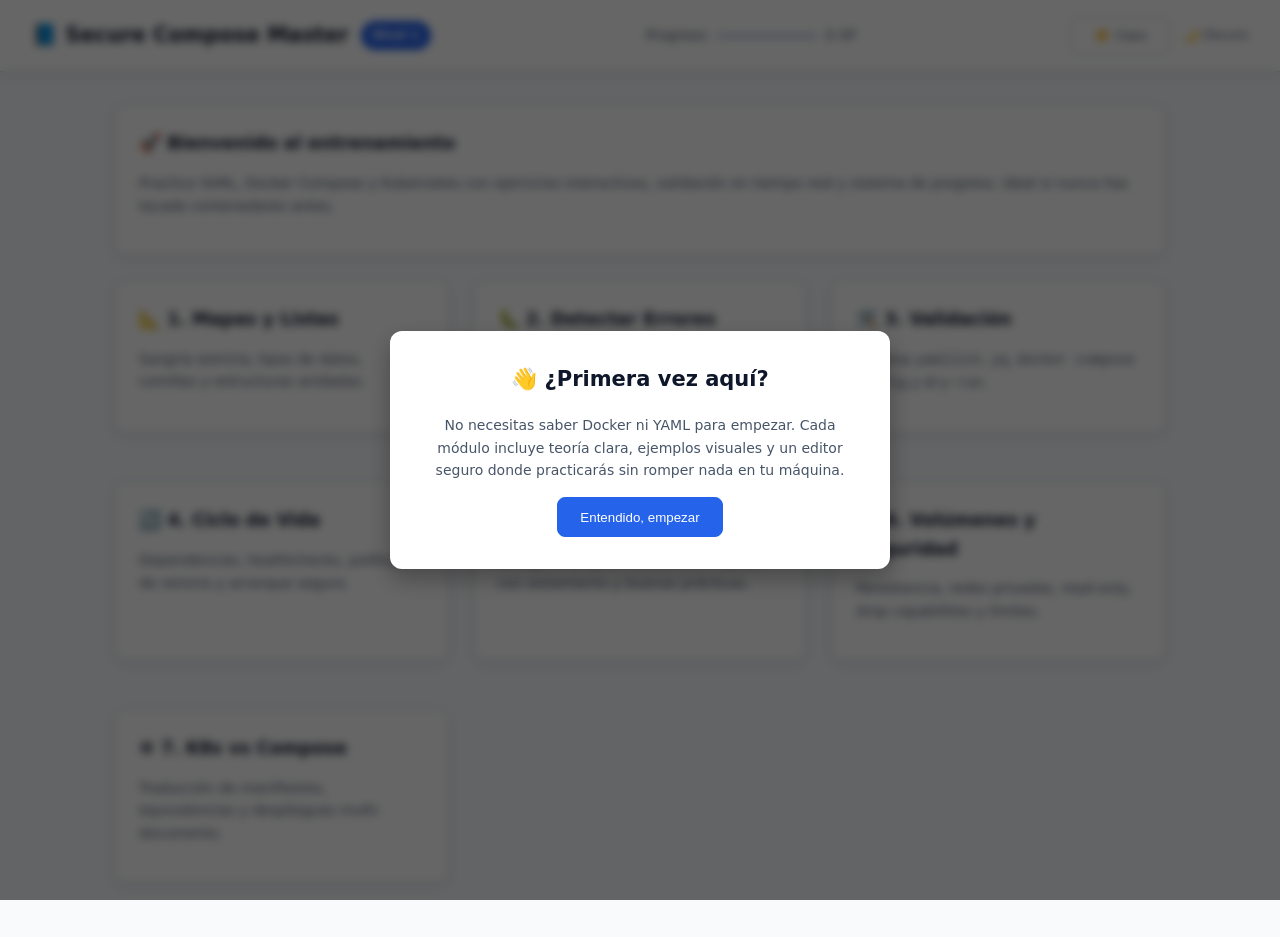
==== index.html @ 204b0376 "Add files via upload" ====
<!DOCTYPE html>
<html lang="es">
<head>
  <meta charset="UTF-8">
  <meta name="viewport" content="width=device-width, initial-scale=1.0">
  <title>Secure Compose Master | Panel</title>
  <link rel="stylesheet" href="styles.css">
</head>
<body>
  <header>
    <div class="brand">
      <h1>📘 Secure Compose Master</h1>
      <span class="badge">Nivel 1</span>
    </div>
    <div class="progress-wrap">
      <span>Progreso:</span>
      <div class="progress-bar"><div class="progress-fill" style="width: 0%"></div></div>
      <span id="xp-display">0 XP</span>
    </div>
    <div style="display:flex; gap:0.8rem; align-items:center;">
      <button class="btn secondary" id="theme-toggle">🌙 Oscuro</button>
      <span id="theme-label" style="font-size:0.8rem; color:var(--text-muted);">Tema</span>
    </div>
  </header>

  <main>
    <div class="card">
      <h2>🚀 Bienvenido al entrenamiento</h2>
      <p>Practica YAML, Docker Compose y Kubernetes con ejercicios interactivos, validación en tiempo real y sistema de progreso. Ideal si nunca has tocado contenedores antes.</p>
    </div>

    <div class="grid-2">
      <a href="mapas_y_listas.html" class="card" style="text-decoration:none; color:inherit;">
        <h2>📐 1. Mapas y Listas</h2>
        <p>Sangría estricta, tipos de datos, comillas y estructuras anidadas.</p>
      </a>
      <a href="detectar_errores.html" class="card" style="text-decoration:none; color:inherit;">
        <h2>🐛 2. Detectar Errores</h2>
        <p>Corrige YAML roto, evita tabs, booleanos accidentales y malas prácticas.</p>
      </a>
      <a href="validacion_herramientas.html" class="card" style="text-decoration:none; color:inherit;">
        <h2>🛠️ 3. Validación</h2>
        <p>Domina <code>yamllint</code>, <code>yq</code>, <code>docker compose config</code> y <code>dry-run</code>.</p>
      </a>
      <a href="ciclo_de_vida.html" class="card" style="text-decoration:none; color:inherit;">
        <h2>🔄 4. Ciclo de Vida</h2>
        <p>Dependencias, healthchecks, políticas de reinicio y arranque seguro.</p>
      </a>
      <a href="servicios_basicos.html" class="card" style="text-decoration:none; color:inherit;">
        <h2>📦 5. Servicios Básicos</h2>
        <p>De Nginx simple a WordPress+MySQL con aislamiento y buenas prácticas.</p>
      </a>
      <a href="volumenes_redes_seguridad.html" class="card" style="text-decoration:none; color:inherit;">
        <h2>🔒 6. Volúmenes y Seguridad</h2>
        <p>Persistencia, redes privadas, read-only, drop capabilities y límites.</p>
      </a>
      <a href="kubernetes_vs_compose.html" class="card" style="text-decoration:none; color:inherit;">
        <h2>☸️ 7. K8s vs Compose</h2>
        <p>Traducción de manifiestos, equivalencias y despliegues multi-documento.</p>
      </a>
    </div>
  </main>

  <div class="modal show" id="onboarding">
    <div class="modal-content">
      <h2>👋 ¿Primera vez aquí?</h2>
      <p>No necesitas saber Docker ni YAML para empezar. Cada módulo incluye teoría clara, ejemplos visuales y un editor seguro donde practicarás sin romper nada en tu máquina.</p>
      <button class="btn primary" id="btn-close-modal">Entendido, empezar</button>
    </div>
  </div>

  <script src="app.js"></script>
</body>
</html>
---- styles.css ----
:root {
  --bg: #f8fafc;
  --surface: #ffffff;
  --surface-alt: #f1f5f9;
  --text: #0f172a;
  --text-muted: #475569;
  --border: #cbd5e1;
  --primary: #2563eb;
  --primary-hover: #1d4ed8;
  --success: #059669;
  --warning: #d97706;
  --error: #dc2626;
  --code-bg: #f8fafc;
  --code-text: #0f172a;
  --shadow: 0 4px 12px rgba(0,0,0,0.08);
  --radius: 10px;
  --font-base: 14px;
  --font-code: 13px;
  --transition: 0.25s ease;
}

[data-theme="dark"] {
  --bg: #0b1120;
  --surface: #111827;
  --surface-alt: #1f2937;
  --text: #e2e8f0;
  --text-muted: #94a3b8;
  --border: #374151;
  --primary: #38bdf8;
  --primary-hover: #0ea5e9;
  --success: #10b981;
  --warning: #f59e0b;
  --error: #ef4444;
  --code-bg: #0f172a;
  --code-text: #c9d1d9;
  --shadow: 0 4px 16px rgba(0,0,0,0.4);
}

* { box-sizing: border-box; }
body {
  font-family: system-ui, -apple-system, 'Segoe UI', Roboto, sans-serif;
  font-size: var(--font-base);
  line-height: 1.6;
  margin: 0;
  background: var(--bg);
  color: var(--text);
  transition: background var(--transition), color var(--transition);
}

header {
  display: flex;
  justify-content: space-between;
  align-items: center;
  padding: 1rem 2rem;
  background: var(--surface);
  border-bottom: 1px solid var(--border);
  box-shadow: var(--shadow);
  position: sticky;
  top: 0;
  z-index: 100;
}

header .brand { display: flex; align-items: center; gap: 0.8rem; }
header h1 { margin: 0; font-size: 1.3rem; font-weight: 700; }
.badge {
  background: var(--primary);
  color: white;
  padding: 0.3rem 0.7rem;
  border-radius: 20px;
  font-size: 0.75rem;
  font-weight: 600;
  white-space: nowrap;
}

.progress-wrap { display: flex; align-items: center; gap: 0.5rem; font-size: 0.85rem; color: var(--text-muted); }
.progress-bar {
  width: 100px; height: 6px; background: var(--border);
  border-radius: 3px; overflow: hidden;
}
.progress-fill { height: 100%; background: var(--success); width: 0%; transition: width 0.4s; }

nav { display: flex; gap: 0.5rem; }
nav a {
  text-decoration: none; color: var(--text-muted); padding: 0.5rem; border-radius: 6px;
  transition: all var(--transition);
}
nav a:hover { background: var(--surface-alt); color: var(--text); }

main { max-width: 1100px; margin: 2rem auto; padding: 0 1.5rem; }

.tabs {
  display: flex; gap: 0.3rem; border-bottom: 2px solid var(--border); margin-bottom: 1.5rem;
  overflow-x: auto; padding-bottom: 2px;
}
.tab-btn {
  padding: 0.7rem 1.2rem; border: none; background: transparent; color: var(--text-muted);
  font-weight: 500; cursor: pointer; border-bottom: 3px solid transparent;
  transition: all var(--transition); white-space: nowrap;
}
.tab-btn.active { color: var(--primary); border-bottom-color: var(--primary); background: transparent; }
.tab-btn:hover { color: var(--text); background: var(--surface-alt); }

.panel { display: none; animation: fadeIn 0.3s; }
.panel.active { display: block; }
@keyframes fadeIn { from { opacity: 0; transform: translateY(5px); } to { opacity: 1; transform: translateY(0); } }

.card {
  background: var(--surface); border: 1px solid var(--border); border-radius: var(--radius);
  padding: 1.5rem; box-shadow: var(--shadow); margin-bottom: 1.5rem;
}
.card h2 { margin-top: 0; color: var(--text); font-size: 1.1rem; }
.card p, .card li { color: var(--text-muted); }

.editor-wrap { position: relative; }
textarea.code-editor {
  width: 100%; min-height: 200px; padding: 1rem; font-family: 'Fira Code', 'Consolas', monospace;
  font-size: var(--font-code); line-height: 1.5; background: var(--code-bg); color: var(--code-text);
  border: 1px solid var(--border); border-radius: 8px; resize: vertical; tab-size: 2;
  transition: border-color 0.2s;
}
textarea.code-editor:focus { outline: none; border-color: var(--primary); box-shadow: 0 0 0 3px rgba(56,189,248,0.2); }

.actions { display: flex; gap: 0.8rem; margin-top: 1rem; flex-wrap: wrap; }
.btn {
  padding: 0.7rem 1.4rem; border: 1px solid var(--border); background: var(--surface);
  color: var(--text); border-radius: 8px; font-weight: 500; cursor: pointer;
  transition: all var(--transition); display: inline-flex; align-items: center; gap: 0.5rem;
}
.btn:hover { background: var(--surface-alt); }
.btn.primary { background: var(--primary); color: white; border-color: var(--primary); }
.btn.primary:hover { background: var(--primary-hover); }
.btn.secondary { color: var(--text-muted); }
.btn.success { background: var(--success); color: white; border-color: var(--success); }
.btn:disabled { opacity: 0.5; cursor: not-allowed; }

.feedback {
  margin-top: 1rem; padding: 1rem; border-radius: 8px; border-left: 4px solid transparent;
  display: none;
}
.feedback.show { display: block; animation: slideIn 0.3s; }
@keyframes slideIn { from { transform: translateX(-10px); opacity: 0; } to { transform: translateX(0); opacity: 1; } }
.feedback.success { background: rgba(5,150,105,0.1); border-color: var(--success); color: var(--success); }
.feedback.error { background: rgba(220,38,38,0.1); border-color: var(--error); color: var(--error); }
.feedback.info { background: rgba(37,99,235,0.1); border-color: var(--primary); color: var(--primary); }

.hint-box {
  margin-top: 0.8rem; padding: 0.8rem; background: var(--surface-alt); border-radius: 6px;
  border: 1px dashed var(--border); font-size: 0.9rem; color: var(--text-muted); display: none;
}
.hint-box.show { display: block; }

.modal {
  position: fixed; top: 0; left: 0; width: 100%; height: 100%; background: rgba(0,0,0,0.6);
  display: none; justify-content: center; align-items: center; z-index: 1000; backdrop-filter: blur(4px);
}
.modal.show { display: flex; }
.modal-content {
  background: var(--surface); padding: 2rem; border-radius: 12px; max-width: 500px; width: 90%;
  box-shadow: 0 10px 25px rgba(0,0,0,0.3); text-align: center;
}
.modal-content h2 { margin-top: 0; }
.modal-content p { color: var(--text-muted); margin: 1rem 0; }

.grid-2 { display: grid; grid-template-columns: repeat(auto-fit, minmax(300px, 1fr)); gap: 1.5rem; }

table { width: 100%; border-collapse: collapse; margin: 1rem 0; }
th, td { padding: 0.8rem; text-align: left; border-bottom: 1px solid var(--border); }
th { background: var(--surface-alt); font-weight: 600; }

@media (max-width: 768px) {
  header { flex-direction: column; gap: 1rem; padding: 1rem; }
  .tabs { flex-wrap: nowrap; }
  .actions { flex-direction: column; }
  .btn { width: 100%; justify-content: center; }
  main { padding: 0 1rem; margin: 1rem auto; }
}
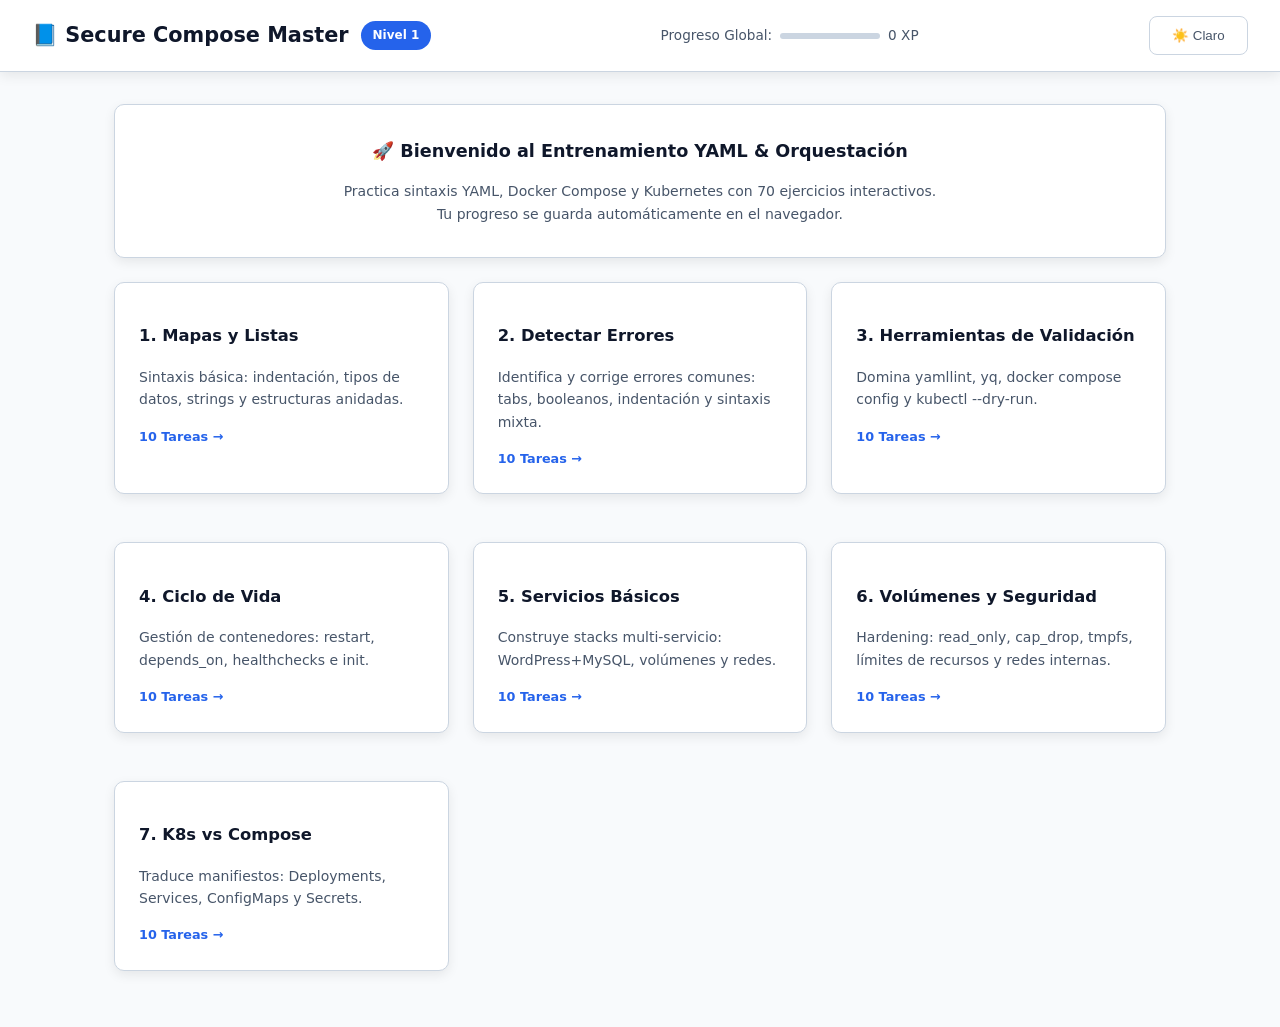
==== commit 613660bf: "Revise index.html layout and content for training Updated the main page structure and content for th" ====
--- a/index.html
+++ b/index.html
@@ -3,7 +3,7 @@
 <head>
   <meta charset="UTF-8">
   <meta name="viewport" content="width=device-width, initial-scale=1.0">
-  <title>Secure Compose Master | Panel</title>
+  <title>Secure Compose Master | Panel Principal</title>
   <link rel="stylesheet" href="styles.css">
 </head>
 <body>
@@ -13,62 +13,79 @@
       <span class="badge">Nivel 1</span>
     </div>
     <div class="progress-wrap">
-      <span>Progreso:</span>
-      <div class="progress-bar"><div class="progress-fill" style="width: 0%"></div></div>
+      <span>Progreso Global:</span>
+      <div class="progress-bar"><div class="progress-fill"></div></div>
       <span id="xp-display">0 XP</span>
     </div>
     <div style="display:flex; gap:0.8rem; align-items:center;">
       <button class="btn secondary" id="theme-toggle">🌙 Oscuro</button>
-      <span id="theme-label" style="font-size:0.8rem; color:var(--text-muted);">Tema</span>
     </div>
   </header>
 
   <main>
-    <div class="card">
-      <h2>🚀 Bienvenido al entrenamiento</h2>
-      <p>Practica YAML, Docker Compose y Kubernetes con ejercicios interactivos, validación en tiempo real y sistema de progreso. Ideal si nunca has tocado contenedores antes.</p>
+    <div class="card" style="text-align:center; padding: 2rem;">
+      <h2>🚀 Bienvenido al Entrenamiento YAML & Orquestación</h2>
+      <p style="max-width: 600px; margin: 0 auto; color: var(--text-muted);">
+        Practica sintaxis YAML, Docker Compose y Kubernetes con 70 ejercicios interactivos. 
+        Tu progreso se guarda automáticamente en el navegador.
+      </p>
     </div>
 
-    <div class="grid-2">
-      <a href="mapas_y_listas.html" class="card" style="text-decoration:none; color:inherit;">
-        <h2>📐 1. Mapas y Listas</h2>
-        <p>Sangría estricta, tipos de datos, comillas y estructuras anidadas.</p>
+    <div class="grid-2" style="grid-template-columns: repeat(auto-fit, minmax(250px, 1fr));">
+      
+      <!-- Módulo 1 -->
+      <a href="mapas_y_listas.html" class="card" style="text-decoration:none; color:inherit; display:block; transition: transform 0.2s;">
+        <h3>1. Mapas y Listas</h3>
+        <p>Sintaxis básica: indentación, tipos de datos, strings y estructuras anidadas.</p>
+        <span style="font-size:0.8rem; color:var(--primary); font-weight:600;">10 Tareas →</span>
       </a>
-      <a href="detectar_errores.html" class="card" style="text-decoration:none; color:inherit;">
-        <h2>🐛 2. Detectar Errores</h2>
-        <p>Corrige YAML roto, evita tabs, booleanos accidentales y malas prácticas.</p>
+
+      <!-- Módulo 2 -->
+      <a href="detectar_errores.html" class="card" style="text-decoration:none; color:inherit; display:block; transition: transform 0.2s;">
+        <h3>2. Detectar Errores</h3>
+        <p>Identifica y corrige errores comunes: tabs, booleanos, indentación y sintaxis mixta.</p>
+        <span style="font-size:0.8rem; color:var(--primary); font-weight:600;">10 Tareas →</span>
       </a>
-      <a href="validacion_herramientas.html" class="card" style="text-decoration:none; color:inherit;">
-        <h2>🛠️ 3. Validación</h2>
-        <p>Domina <code>yamllint</code>, <code>yq</code>, <code>docker compose config</code> y <code>dry-run</code>.</p>
+
+      <!-- Módulo 3 -->
+      <a href="validacion_herramientas.html" class="card" style="text-decoration:none; color:inherit; display:block; transition: transform 0.2s;">
+        <h3>3. Herramientas de Validación</h3>
+        <p>Domina yamllint, yq, docker compose config y kubectl --dry-run.</p>
+        <span style="font-size:0.8rem; color:var(--primary); font-weight:600;">10 Tareas →</span>
       </a>
-      <a href="ciclo_de_vida.html" class="card" style="text-decoration:none; color:inherit;">
-        <h2>🔄 4. Ciclo de Vida</h2>
-        <p>Dependencias, healthchecks, políticas de reinicio y arranque seguro.</p>
+
+      <!-- Módulo 4 -->
+      <a href="ciclo_de_vida.html" class="card" style="text-decoration:none; color:inherit; display:block; transition: transform 0.2s;">
+        <h3>4. Ciclo de Vida</h3>
+        <p>Gestión de contenedores: restart, depends_on, healthchecks e init.</p>
+        <span style="font-size:0.8rem; color:var(--primary); font-weight:600;">10 Tareas →</span>
       </a>
-      <a href="servicios_basicos.html" class="card" style="text-decoration:none; color:inherit;">
-        <h2>📦 5. Servicios Básicos</h2>
-        <p>De Nginx simple a WordPress+MySQL con aislamiento y buenas prácticas.</p>
+
+      <!-- Módulo 5 -->
+      <a href="servicios_basicos.html" class="card" style="text-decoration:none; color:inherit; display:block; transition: transform 0.2s;">
+        <h3>5. Servicios Básicos</h3>
+        <p>Construye stacks multi-servicio: WordPress+MySQL, volúmenes y redes.</p>
+        <span style="font-size:0.8rem; color:var(--primary); font-weight:600;">10 Tareas →</span>
       </a>
-      <a href="volumenes_redes_seguridad.html" class="card" style="text-decoration:none; color:inherit;">
-        <h2>🔒 6. Volúmenes y Seguridad</h2>
-        <p>Persistencia, redes privadas, read-only, drop capabilities y límites.</p>
+
+      <!-- Módulo 6 -->
+      <a href="volumenes_redes_seguridad.html" class="card" style="text-decoration:none; color:inherit; display:block; transition: transform 0.2s;">
+        <h3>6. Volúmenes y Seguridad</h3>
+        <p>Hardening: read_only, cap_drop, tmpfs, límites de recursos y redes internas.</p>
+        <span style="font-size:0.8rem; color:var(--primary); font-weight:600;">10 Tareas →</span>
       </a>
-      <a href="kubernetes_vs_compose.html" class="card" style="text-decoration:none; color:inherit;">
-        <h2>☸️ 7. K8s vs Compose</h2>
-        <p>Traducción de manifiestos, equivalencias y despliegues multi-documento.</p>
+
+      <!-- Módulo 7 -->
+      <a href="kubernetes_vs_compose.html" class="card" style="text-decoration:none; color:inherit; display:block; transition: transform 0.2s;">
+        <h3>7. K8s vs Compose</h3>
+        <p>Traduce manifiestos: Deployments, Services, ConfigMaps y Secrets.</p>
+        <span style="font-size:0.8rem; color:var(--primary); font-weight:600;">10 Tareas →</span>
       </a>
+
     </div>
   </main>
 
-  <div class="modal show" id="onboarding">
-    <div class="modal-content">
-      <h2>👋 ¿Primera vez aquí?</h2>
-      <p>No necesitas saber Docker ni YAML para empezar. Cada módulo incluye teoría clara, ejemplos visuales y un editor seguro donde practicarás sin romper nada en tu máquina.</p>
-      <button class="btn primary" id="btn-close-modal">Entendido, empezar</button>
-    </div>
-  </div>
-
+  <!-- ÚNICO SCRIPT GLOBAL -->
   <script src="app.js"></script>
 </body>
-</html>+</html>
